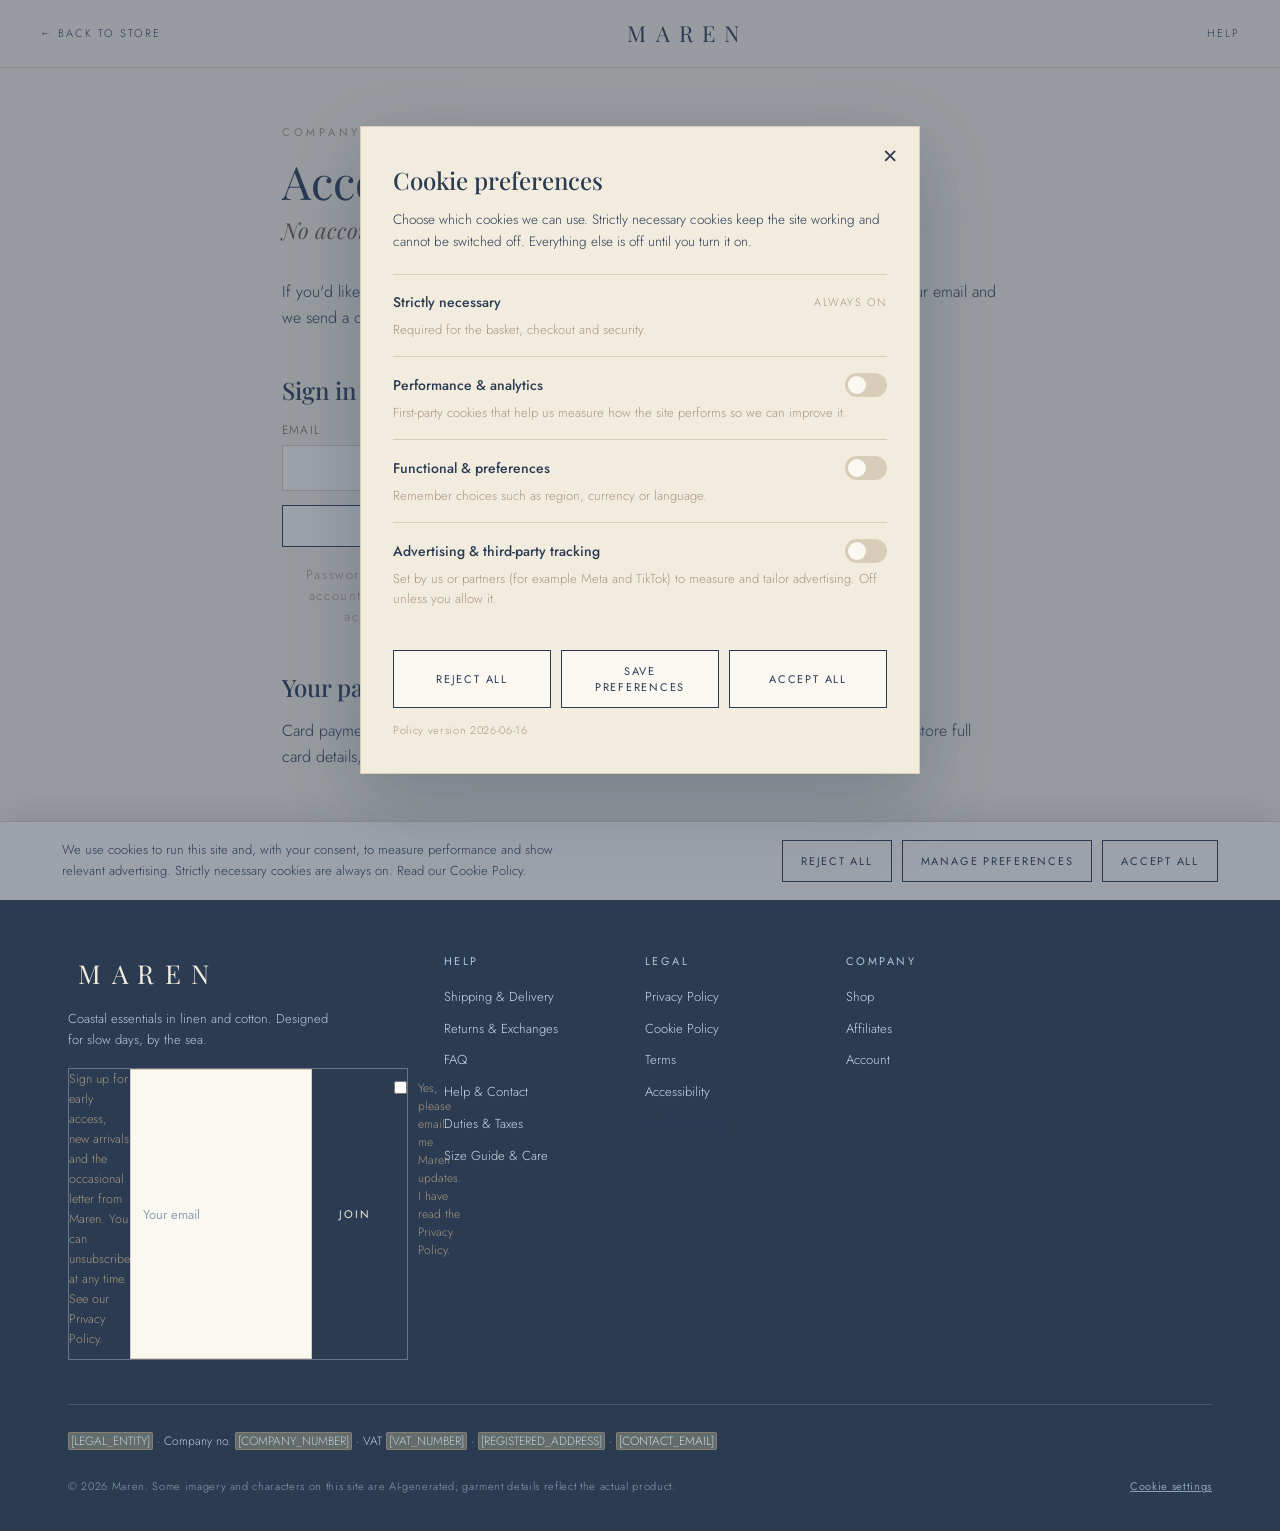
==== account/index.html @ 47ebc033 "Add supporting and legal pages (config-driven, presentation-free) Pages (per CLAUDE.md route map), c" ====
<!DOCTYPE html>
<html lang="en">
<head>
<meta charset="UTF-8">
<meta name="viewport" content="width=device-width, initial-scale=1.0">
<meta name="robots" content="noindex, nofollow">
<title>Account — MAREN</title>
<link rel="preconnect" href="https://fonts.googleapis.com">
<link rel="preconnect" href="https://fonts.gstatic.com" crossorigin>
<link href="https://fonts.googleapis.com/css2?family=Playfair+Display:ital,wght@0,400;0,500;0,600;1,400;1,500&family=Jost:wght@300;400;500&display=swap" rel="stylesheet">
<link rel="stylesheet" href="../assets/css/styles.css?v=20260616b">
<link rel="stylesheet" href="../assets/css/pages.css?v=20260616b">
</head>
<body class="legal-body">
<div id="site-header"></div>
<main class="legal-page"><article class="prose">
  <span class="eyebrow">Company</span>
  <h1>Account</h1>
  <p class="lead">No account needed to shop. Guest checkout is always available.</p>

  <p>If you'd like an account to track orders and save details, we use a passwordless sign-in: enter your email and we send a one-time link or code. There is no password to remember, store or lose.</p>

  <h2>Sign in</h2>
  <form class="lp-form" onsubmit="return false">
    <div><label for="ac-email">Email</label><input id="ac-email" type="email" autocomplete="email"></div>
    <button class="cb-btn" type="submit">Email me a sign-in link</button>
  </form>
  <p class="note">Passwordless sign-in is wired to the platform's native customer accounts in the live build, not in this preview. By creating an account you agree to our <a href="../legal/terms/">Terms</a> and <a href="../legal/privacy-policy/">Privacy Policy</a>.</p>

  <h2>Your payment details are never stored by us</h2>
  <p>Card payments are handled entirely by our PCI-compliant checkout provider. We do not see or store full card details, and we never ask for card or password details by email.</p>
</article></main>
<div id="site-footer"></div>
<script src="../assets/js/site-config.js?v=20260616b"></script>
<script src="../assets/js/maren-consent.js?v=20260616b"></script>
<script src="../assets/js/maren-pages.js?v=20260616b"></script>
</body>
</html>
---- assets/css/styles.css ----
/* ============================================================
   MAREN — storefront styles
   Extracted from the original inline <style> and extended with
   video, journal, product detail, cart/wishlist, shoppable
   lookbook and size/fit components.
   ============================================================ */
:root{
  --cream:#F2ECDF;
  --cream-2:#FBF8F2;
  --ink:#2A3B52;
  --sky:#AFC7DA;
  --sky-deep:#8FB0CB;
  --oat:#E2D7C3;
  --clay:#6E5847;
  --line:#D8CDB8;
  --muted:#A9967F;
  --serif:'Playfair Display',Georgia,serif;
  --sans:'Jost','Helvetica Neue',Arial,sans-serif;
  --maxw:1200px;
  /* NB: url() inside a custom property resolves relative to the DOCUMENT
     (index.html), not this stylesheet — so paths are document-relative. */
  --cami-img:url("assets/muses/cami.jpg");
  --vivi-img:url("assets/muses/vivi.jpg");
  --cami-look-img:url("assets/muses/cami-look.jpg");
  --vivi-look-img:url("assets/muses/vivi-look.jpg");
  --z-drawer:300;
  --z-modal:320;
  --z-toast:340;
}
*{box-sizing:border-box;}
html{scroll-behavior:smooth;}
body{
  margin:0;background:var(--cream);color:var(--ink);
  font-family:var(--sans);font-weight:300;line-height:1.6;
  -webkit-font-smoothing:antialiased;
}
body.no-scroll{overflow:hidden;}
img{max-width:100%;display:block;}
a{color:inherit;text-decoration:none;}
button{font-family:inherit;cursor:pointer;}
.wrap{max-width:var(--maxw);margin:0 auto;padding:0 28px;}
.eyebrow{font-size:11px;letter-spacing:.34em;text-transform:uppercase;color:var(--muted);font-weight:400;}
.serif{font-family:var(--serif);}
.italic{font-family:var(--serif);font-style:italic;}

a:focus-visible,button:focus-visible,input:focus-visible,select:focus-visible{
  outline:2px solid var(--ink);outline-offset:3px;border-radius:2px;
}

/* ---------- NAV ---------- */
header.nav{
  position:sticky;top:0;z-index:60;background:rgba(242,236,223,.86);
  backdrop-filter:blur(10px);border-bottom:1px solid var(--line);
}
.nav-inner{display:grid;grid-template-columns:1fr auto 1fr;align-items:center;height:64px;}
.nav-links{display:flex;gap:30px;font-size:12px;letter-spacing:.18em;text-transform:uppercase;}
.nav-links a{position:relative;padding:4px 0;}
.nav-links a::after{content:"";position:absolute;left:0;bottom:-2px;width:0;height:1px;background:var(--ink);transition:width .35s ease;}
.nav-links a:hover::after{width:100%;}
.brandmark{font-family:var(--serif);font-size:24px;letter-spacing:.42em;text-align:center;padding-left:.42em;}
.nav-right{display:flex;gap:22px;justify-content:flex-end;align-items:center;font-size:12px;letter-spacing:.18em;text-transform:uppercase;}
.nav-right a,.nav-right button{color:var(--ink);background:none;border:none;font-size:12px;letter-spacing:.18em;text-transform:uppercase;padding:0;}
.nav-toggle{display:none;background:none;border:none;color:var(--ink);font-size:12px;letter-spacing:.18em;}
.count-badge{display:inline-block;min-width:16px;}

/* ---------- HERO (with video support) ---------- */
.hero{position:relative;min-height:84vh;display:flex;align-items:flex-end;overflow:hidden;
  background:#2A3B52;} /* plain MAREN-navy header until a hero video is added */
.hero .sea{position:absolute;left:0;right:0;bottom:0;height:34%;
  background:linear-gradient(180deg,rgba(143,176,203,.0),rgba(143,176,203,.22));}
.hero-video{position:absolute;inset:0;width:100%;height:100%;object-fit:cover;z-index:0;}
.hero.has-media::after{content:"";position:absolute;inset:0;z-index:1;
  background:linear-gradient(180deg,rgba(42,59,82,.18) 0%,rgba(42,59,82,0) 38%,rgba(42,59,82,.55) 100%);}
.hero.has-media .hero-content{color:#fff;}
.hero.has-media .hero h1,.hero.has-media .sub{color:#fff;}
.hero.has-media .tagline span{color:#f3ece0;}
.hero-content{position:relative;z-index:2;padding-bottom:64px;}
.hero h1{font-family:var(--serif);font-weight:400;letter-spacing:.5em;margin:0;
  font-size:clamp(48px,12vw,150px);line-height:.95;padding-left:.5em;}
.hero .tagline{display:flex;align-items:center;gap:18px;margin-top:22px;}
.hero .tagline span{font-size:13px;letter-spacing:.36em;text-transform:uppercase;color:var(--clay);}
.hero .rule{height:1px;width:64px;background:#B7A98E;}
.hero .sub{margin-top:14px;font-family:var(--serif);font-style:italic;font-size:clamp(18px,2.4vw,26px);color:var(--ink);max-width:30ch;}
.hero .cta-row{margin-top:34px;display:flex;gap:16px;flex-wrap:wrap;align-items:center;}
.media-toggle{position:absolute;z-index:3;right:24px;bottom:24px;width:40px;height:40px;border-radius:50%;
  border:1px solid rgba(255,255,255,.6);background:rgba(42,59,82,.35);color:#fff;font-size:13px;display:none;
  align-items:center;justify-content:center;}
.hero.has-video .media-toggle{display:flex;}

/* buttons */
.btn{display:inline-flex;align-items:center;gap:10px;font-size:12px;letter-spacing:.2em;
  text-transform:uppercase;padding:15px 26px;border:1px solid var(--ink);background:transparent;
  color:var(--ink);transition:background .3s,color .3s;}
.btn:hover{background:var(--ink);color:var(--cream);}
.btn.solid{background:var(--ink);color:var(--cream);}
.btn.solid:hover{background:#1f2d40;}
.btn.light{border-color:var(--cream);color:var(--cream);}
.btn.light:hover{background:var(--cream);color:var(--ink);}
.hero.has-media .btn{border-color:#fff;color:#fff;}
.hero.has-media .btn:hover{background:#fff;color:var(--ink);}
.hero.has-media .btn.solid{background:#fff;color:var(--ink);border-color:#fff;}
.hero.has-media .btn.solid:hover{background:var(--cream);}

/* ---------- SECTION SHELL ---------- */
section{padding:96px 0;}
.sec-head{text-align:center;margin-bottom:54px;}
.sec-head h2{font-family:var(--serif);font-weight:400;font-size:clamp(30px,4vw,46px);
  letter-spacing:.06em;margin:14px 0 0;}
.divider{display:flex;align-items:center;justify-content:center;gap:18px;color:var(--line);}
.divider .ln{height:1px;width:90px;background:var(--line);}
.intro-line{max-width:64ch;margin:-30px auto 44px;text-align:center;font-size:11.5px;letter-spacing:.05em;color:var(--muted);}

/* ---------- PRODUCT GRID ---------- */
.note{font-size:11px;letter-spacing:.12em;color:var(--muted);text-align:center;margin:-30px auto 28px;max-width:60ch;}
.edit-tools{display:flex;justify-content:center;gap:10px;flex-wrap:wrap;margin-bottom:36px;}
.filter-chip{font-size:11px;letter-spacing:.14em;text-transform:uppercase;padding:8px 15px;border:1px solid var(--line);
  background:var(--cream-2);color:var(--clay);transition:all .25s;}
.filter-chip.active{background:var(--ink);color:var(--cream);border-color:var(--ink);}
.grid{display:grid;grid-template-columns:repeat(4,1fr);gap:26px;}
.card{background:var(--cream-2);border:1px solid var(--line);padding:0 0 20px;position:relative;overflow:hidden;display:flex;flex-direction:column;}
.card .swatch{aspect-ratio:3/4;position:relative;overflow:hidden;display:flex;align-items:center;justify-content:center;cursor:pointer;}
.card .swatch .label-tag{position:absolute;top:14px;left:14px;font-size:9px;letter-spacing:.22em;
  text-transform:uppercase;color:var(--ink);background:rgba(251,248,242,.8);padding:5px 9px;border:1px solid var(--line);}
.card .wish{position:absolute;top:12px;right:12px;width:32px;height:32px;border-radius:50%;border:1px solid var(--line);
  background:rgba(251,248,242,.85);display:flex;align-items:center;justify-content:center;font-size:15px;color:var(--clay);z-index:2;}
.card .wish.on{color:#b4452f;border-color:#b4452f;}
.card .bloom{width:46%;opacity:.9;transition:transform .6s ease;}
.card:hover .bloom{transform:translateY(-6px) scale(1.05);}
.card .meta{padding:18px 20px 0;flex:1;}
.card h3{font-family:var(--serif);font-weight:500;font-size:19px;margin:0 0 4px;letter-spacing:.01em;}
.card .price{font-size:13px;letter-spacing:.08em;color:var(--clay);}
.card .desc{font-size:12px;letter-spacing:.04em;color:var(--muted);margin-top:6px;min-height:32px;}
.card .card-actions{display:flex;gap:8px;margin:14px 20px 0;}
.card .card-actions .btn{flex:1;justify-content:center;font-size:11px;padding:12px;}

/* ---------- STYLIST ---------- */
.chip-row{display:flex;flex-wrap:wrap;gap:10px;}
.chip{font-family:var(--sans);font-size:12px;letter-spacing:.08em;padding:10px 16px;border:1px solid var(--line);
  background:transparent;color:var(--ink);transition:all .25s;cursor:pointer;}
.chip:hover{border-color:var(--sky);}
.chip.active{background:var(--ink);color:var(--cream);border-color:var(--ink);}
.stylist-wrap{max-width:680px;margin:0 auto;background:var(--cream-2);border:1px solid var(--line);padding:42px;}
.q{margin-bottom:30px;}
.q p{font-family:var(--serif);font-size:20px;margin:0 0 16px;}
.q .chip{color:var(--ink);border-color:var(--line);}
.q .chip.active{background:var(--ink);color:var(--cream);border-color:var(--ink);}
.stylist-out{display:none;}
.stylist-out.show{display:block;animation:fade .6s ease;}
@keyframes fade{from{opacity:0;transform:translateY(8px);}to{opacity:1;transform:none;}}
.rec{display:flex;gap:18px;align-items:center;border-top:1px solid var(--line);padding:18px 0;}
.rec .rec-bloom{width:54px;flex:none;}
.rec h4{font-family:var(--serif);font-weight:500;margin:0 0 3px;font-size:17px;}
.rec p{margin:0;font-size:12.5px;color:var(--clay);}
.stylist-foot{font-size:11px;color:var(--muted);margin-top:18px;letter-spacing:.04em;}

/* ---------- MUSES ---------- */
.muses{background:var(--oat);}
.muse-disclose{text-align:center;max-width:64ch;margin:0 auto 46px;font-size:13px;color:var(--clay);}
.muse-grid{display:grid;grid-template-columns:1fr 1fr;gap:30px;}
.muse{background:var(--cream-2);border:1px solid var(--line);position:relative;overflow:hidden;}
.muse-photo{aspect-ratio:4/5;overflow:hidden;background:var(--oat) center 18%/cover no-repeat;}
.muse-body{padding:26px 30px 32px;}
.muse-body .ai{display:block;font-size:9px;letter-spacing:.22em;text-transform:uppercase;color:var(--muted);margin-bottom:8px;}
.muse h3{font-family:var(--serif);font-size:30px;font-weight:400;letter-spacing:.12em;margin:0;}
.muse .role{font-size:11px;letter-spacing:.24em;text-transform:uppercase;color:var(--clay);margin:6px 0 18px;}
.muse .pal{display:flex;gap:8px;margin:18px 0;}
.muse .pal i{width:26px;height:26px;display:block;border:1px solid rgba(0,0,0,.08);}
.muse p.bio{font-size:13.5px;color:var(--ink);margin:0;}

/* ---------- LOOKBOOK (shoppable) ---------- */
.lookbook{background:var(--cream-2);}
.lb-feature{position:relative;aspect-ratio:16/9;overflow:hidden;border:1px solid var(--line);
  background:var(--oat) center 14%/cover no-repeat;display:flex;align-items:flex-end;margin-bottom:18px;}
.lb-feature.film{cursor:default;}
/* shoppable looks grid */
.lb-grid{display:grid;grid-template-columns:repeat(3,1fr);gap:16px;margin-bottom:22px;}
.lb-look{position:relative;aspect-ratio:4/5;overflow:hidden;border:1px solid var(--line);
  background:var(--oat) center top/cover no-repeat;display:flex;align-items:flex-end;margin:0;}
.lb-look::after{content:"";position:absolute;inset:0;z-index:1;
  background:linear-gradient(180deg,rgba(42,59,82,0) 55%,rgba(42,59,82,.52));}
.lb-look .cap{position:relative;z-index:2;padding:18px 20px;color:#fff;}
.lb-look .cap .k{font-size:10px;letter-spacing:.24em;text-transform:uppercase;opacity:.92;}
.lb-look .cap .t{font-family:var(--serif);font-size:19px;margin:4px 0 0;}
.lb-look .hotspot{z-index:3;}
@media(max-width:920px){.lb-grid{grid-template-columns:repeat(2,1fr);}}
@media(max-width:560px){.lb-grid{grid-template-columns:1fr;}}
.lb-feature.tall{aspect-ratio:4/5;max-width:480px;margin-left:auto;margin-right:auto;
  background-position:center top;}
.lb-feature video{position:absolute;inset:0;width:100%;height:100%;object-fit:cover;z-index:0;}
.lb-feature::after{content:"";position:absolute;inset:0;z-index:1;
  background:linear-gradient(180deg,rgba(42,59,82,0) 45%,rgba(42,59,82,.5));}
.lb-feature .cap{position:relative;z-index:2;padding:28px 32px;color:#fff;}
.lb-feature .cap .k{font-size:11px;letter-spacing:.28em;text-transform:uppercase;opacity:.92;}
.lb-feature .cap .t{font-family:var(--serif);font-size:clamp(20px,3vw,32px);margin:5px 0 0;}
.lb-feature .ai-corner{position:absolute;top:14px;right:16px;z-index:3;font-size:9px;letter-spacing:.2em;
  text-transform:uppercase;color:#fff;background:rgba(42,59,82,.5);padding:4px 9px;}
/* shoppable hotspots */
.hotspot{position:absolute;z-index:3;width:26px;height:26px;border-radius:50%;transform:translate(-50%,-50%);
  border:2px solid #fff;background:rgba(42,59,82,.55);color:#fff;font-size:15px;line-height:1;display:flex;
  align-items:center;justify-content:center;box-shadow:0 2px 10px rgba(0,0,0,.3);animation:pulse 2.4s ease-in-out infinite;}
.hotspot:hover{background:var(--sky);color:var(--ink);}
@keyframes pulse{0%,100%{box-shadow:0 0 0 0 rgba(255,255,255,.5);}50%{box-shadow:0 0 0 8px rgba(255,255,255,0);}}
.lb-products{display:grid;grid-template-columns:repeat(5,1fr);gap:16px;margin:30px 0;}
.lp{background:var(--cream);border:1px solid var(--line);cursor:pointer;}
.lp .ph{aspect-ratio:3/4;display:flex;align-items:center;justify-content:center;
  background:linear-gradient(160deg,#FBF8F2,#dfe7ee);}
.lp .ph .mono{font-family:var(--serif);font-size:38px;color:var(--ink);opacity:.45;}
.lp .info{padding:13px 15px 17px;}
.lp h4{font-family:var(--serif);font-weight:500;font-size:15px;margin:0;}
.lp .pr{font-size:12px;color:var(--clay);margin-top:3px;}
.lp .sw{display:flex;gap:6px;margin-top:10px;}
.lp .sw i{width:15px;height:15px;border-radius:50%;border:1px solid rgba(0,0,0,.18);display:block;}
.lb-loc{display:grid;grid-template-columns:repeat(3,1fr);gap:16px;margin-top:18px;}
.lb-slot{aspect-ratio:4/5;border:1px solid var(--line);display:flex;align-items:center;justify-content:center;
  text-align:center;color:var(--muted);
  background:repeating-linear-gradient(135deg,var(--cream),var(--cream) 12px,#f3ede0 12px,#f3ede0 24px);}
.lb-slot span{font-size:10px;letter-spacing:.2em;text-transform:uppercase;padding:0 18px;line-height:1.7;}

/* ---------- THE JOURNAL ---------- */
.journal{background:var(--cream);}
.jrn-grid{display:grid;grid-template-columns:repeat(3,1fr);gap:26px;}
.jrn-card{background:var(--cream-2);border:1px solid var(--line);overflow:hidden;cursor:pointer;display:flex;flex-direction:column;
  transition:transform .35s ease;}
.jrn-card:hover{transform:translateY(-4px);}
.jrn-cover{aspect-ratio:4/3;background-size:cover;background-position:center;position:relative;}
.jrn-cover.mono{display:flex;align-items:center;justify-content:center;background:linear-gradient(160deg,#FBF8F2,#dfe7ee);}
.jrn-cover.mono .m{font-family:var(--serif);font-size:44px;color:var(--ink);opacity:.4;}
.jrn-tag{position:absolute;top:12px;left:12px;font-size:9px;letter-spacing:.2em;text-transform:uppercase;
  background:rgba(251,248,242,.9);color:var(--ink);padding:5px 9px;border:1px solid var(--line);}
.jrn-body{padding:20px 22px 24px;flex:1;display:flex;flex-direction:column;}
.jrn-body .date{font-size:10px;letter-spacing:.18em;text-transform:uppercase;color:var(--muted);}
.jrn-body h3{font-family:var(--serif);font-weight:500;font-size:20px;margin:8px 0 8px;line-height:1.25;}
.jrn-body p{font-size:13px;color:var(--clay);margin:0;flex:1;}
.jrn-body .read{margin-top:14px;font-size:11px;letter-spacing:.18em;text-transform:uppercase;color:var(--ink);}

/* ---------- OUR WORLD / MOODBOARD ---------- */
.world{background:linear-gradient(180deg,#e7eef3,#dfe7ea);}
.moodgrid{display:grid;grid-template-columns:repeat(4,1fr);grid-auto-rows:158px;gap:14px;}
.tile{border:1px solid rgba(255,255,255,.55);overflow:hidden;position:relative;}
.tile.big{grid-column:span 2;grid-row:span 2;}
.tile.tall{grid-row:span 2;}
.tile.img{background-size:cover;background-position:center 20%;}
.tile .ai{position:absolute;bottom:7px;left:9px;font-size:8px;letter-spacing:.16em;text-transform:uppercase;
  color:#fff;background:rgba(42,59,82,.45);padding:2px 6px;}
.tile.script{background:var(--cream-2);display:flex;align-items:center;justify-content:center;text-align:center;padding:16px;}
.tile.script span{font-family:var(--serif);font-style:italic;font-size:23px;color:var(--sky-deep);line-height:1.3;}
.tile.stripe{background:repeating-linear-gradient(180deg,#2A3B52,#2A3B52 14px,#FBF8F2 14px,#FBF8F2 28px);}
.tile.gingham{background-color:#fff;background-image:
  linear-gradient(90deg,rgba(143,176,203,.55) 50%,transparent 50%),
  linear-gradient(rgba(143,176,203,.55) 50%,transparent 50%);background-size:30px 30px;}
.tile.pal{display:flex;}
.tile.pal i{flex:1;}
.tile.label{background:var(--ink);color:var(--cream);display:flex;align-items:center;justify-content:center;text-align:center;padding:14px;}
.tile.label span{font-size:11px;letter-spacing:.22em;text-transform:uppercase;}
.tile.empty{display:flex;align-items:center;justify-content:center;text-align:center;color:var(--muted);
  background:repeating-linear-gradient(135deg,#eef3f5,#eef3f5 12px,#e6edf0 12px,#e6edf0 24px);}
.tile.empty span{font-size:9px;letter-spacing:.2em;text-transform:uppercase;padding:0 12px;line-height:1.6;}

/* ---------- STORY ---------- */
.story{background:linear-gradient(180deg,var(--cream),#e9e1d2);text-align:center;}
.story .big{font-family:var(--serif);font-style:italic;font-weight:400;font-size:clamp(24px,3.4vw,38px);
  line-height:1.4;max-width:24ch;margin:24px auto 0;}
.story .body{max-width:54ch;margin:28px auto 0;color:var(--clay);}

/* ---------- FOOTER ---------- */
footer{background:var(--ink);color:var(--cream);padding:72px 0 36px;}
.foot-top{display:grid;grid-template-columns:1.5fr 1fr 1fr 1fr 1fr;gap:36px;border-bottom:1px solid rgba(255,255,255,.14);padding-bottom:44px;}
.foot-brand .fm{font-family:var(--serif);font-size:26px;letter-spacing:.4em;padding-left:.4em;}
.foot-brand p{color:#bcccd9;font-size:13px;max-width:34ch;margin-top:14px;}
.news{display:flex;border:1px solid rgba(255,255,255,.3);margin-top:18px;max-width:340px;}
.news input{flex:1;background:transparent;border:none;color:var(--cream);padding:12px 14px;font-family:var(--sans);font-size:13px;}
.news input::placeholder{color:#8ea0b4;}
.news button{background:var(--sky);border:none;color:var(--ink);padding:0 18px;font-size:11px;letter-spacing:.18em;text-transform:uppercase;}
.foot-col h5{font-size:11px;letter-spacing:.22em;text-transform:uppercase;color:var(--sky);margin:0 0 16px;font-weight:400;}
.foot-col a{display:block;color:#cdd7e2;font-size:13px;margin-bottom:11px;}
.foot-col a:hover{color:var(--cream);}
.foot-bottom{display:flex;justify-content:space-between;flex-wrap:wrap;gap:14px;padding-top:26px;font-size:11px;color:#8ea0b4;letter-spacing:.06em;}

/* ---------- OVERLAY + DRAWER + MODAL ---------- */
.overlay{position:fixed;inset:0;background:rgba(42,59,82,.42);backdrop-filter:blur(2px);z-index:var(--z-drawer);
  opacity:0;visibility:hidden;transition:opacity .35s ease,visibility .35s ease;}
.overlay.show{opacity:1;visibility:visible;}

.drawer{position:fixed;top:0;right:0;height:100%;width:min(420px,92vw);background:var(--cream-2);z-index:var(--z-modal);
  transform:translateX(100%);transition:transform .4s cubic-bezier(.2,.8,.2,1);display:flex;flex-direction:column;
  border-left:1px solid var(--line);}
.drawer.show{transform:translateX(0);}
.drawer-head{display:flex;align-items:center;justify-content:space-between;padding:22px 24px;border-bottom:1px solid var(--line);}
.drawer-head h3{font-family:var(--serif);font-weight:500;font-size:20px;margin:0;letter-spacing:.04em;}
.drawer-close,.modal-close{background:none;border:none;font-size:22px;line-height:1;color:var(--clay);}
.drawer-body{flex:1;overflow-y:auto;padding:18px 24px;}
.drawer-foot{border-top:1px solid var(--line);padding:20px 24px;}
.drawer-foot .row{display:flex;justify-content:space-between;font-size:14px;margin-bottom:14px;}
.drawer-foot .row b{font-family:var(--serif);font-size:18px;}
.drawer-foot .btn{width:100%;justify-content:center;}
.line{display:flex;gap:14px;padding:16px 0;border-bottom:1px solid var(--line);}
.line .thumb{width:64px;height:80px;flex:none;background:linear-gradient(160deg,#FBF8F2,#dfe7ee);
  display:flex;align-items:center;justify-content:center;border:1px solid var(--line);}
.line .thumb span{font-family:var(--serif);font-size:24px;color:var(--ink);opacity:.45;}
.line .li-info{flex:1;}
.line .li-info h4{font-family:var(--serif);font-weight:500;font-size:15px;margin:0 0 2px;}
.line .li-info .vr{font-size:11px;color:var(--muted);letter-spacing:.04em;}
.line .li-info .li-price{font-size:13px;color:var(--clay);margin-top:4px;}
.qty{display:inline-flex;align-items:center;border:1px solid var(--line);margin-top:8px;}
.qty button{width:26px;height:26px;border:none;background:none;font-size:14px;color:var(--ink);}
.qty span{min-width:26px;text-align:center;font-size:13px;}
.li-remove{background:none;border:none;color:var(--muted);font-size:11px;letter-spacing:.1em;text-transform:uppercase;margin-top:8px;display:block;}
.drawer-empty{text-align:center;color:var(--muted);font-size:13px;padding:40px 0;}

/* product quick-view modal */
.modal{position:fixed;inset:0;z-index:var(--z-modal);display:flex;align-items:center;justify-content:center;padding:24px;
  opacity:0;visibility:hidden;transition:opacity .3s ease,visibility .3s ease;}
.modal.show{opacity:1;visibility:visible;}
.modal-card{background:var(--cream-2);border:1px solid var(--line);max-width:920px;width:100%;max-height:88vh;overflow-y:auto;
  position:relative;transform:translateY(12px);transition:transform .3s ease;}
.modal.show .modal-card{transform:none;}
.modal-close{position:absolute;top:14px;right:16px;z-index:4;}
.pdp{display:grid;grid-template-columns:1fr 1fr;}
.pdp-gallery{background:linear-gradient(160deg,#FBF8F2,#dfe7ee);padding:24px;display:flex;flex-direction:column;gap:14px;}
.pdp-main{aspect-ratio:3/4;display:flex;align-items:center;justify-content:center;border:1px solid var(--line);background:var(--cream-2);}
.pdp-main .mono{font-family:var(--serif);font-size:72px;color:var(--ink);opacity:.4;}
.pdp-thumbs{display:flex;gap:10px;}
.pdp-thumbs i{flex:1;aspect-ratio:1;border:1px solid var(--line);display:block;}
.pdp-thumb{flex:1;aspect-ratio:3/4;max-width:84px;border:1px solid var(--line);background:var(--cream-2) center top/cover no-repeat;cursor:pointer;padding:0;transition:outline .15s;}
.pdp-thumb.active{outline:2px solid var(--ink);outline-offset:-1px;}
.pdp-info{padding:34px 34px 38px;}
.pdp-info .cat{font-size:10px;letter-spacing:.22em;text-transform:uppercase;color:var(--muted);}
.pdp-info h2{font-family:var(--serif);font-weight:500;font-size:30px;margin:8px 0 6px;}
.pdp-info .price{font-size:16px;color:var(--clay);letter-spacing:.06em;}
.pdp-info .blurb{font-size:13.5px;color:var(--ink);margin:16px 0;}
.opt-label{font-size:10px;letter-spacing:.2em;text-transform:uppercase;color:var(--muted);margin:18px 0 9px;display:flex;justify-content:space-between;}
.opt-label a{color:var(--ink);text-decoration:underline;cursor:pointer;}
.swatches{display:flex;gap:9px;}
.swatches button{width:28px;height:28px;border-radius:50%;border:1px solid rgba(0,0,0,.2);position:relative;}
.swatches button.active{outline:2px solid var(--ink);outline-offset:2px;}
.sizes{display:flex;flex-wrap:wrap;gap:8px;}
.sizes button{min-width:44px;padding:9px 10px;border:1px solid var(--line);background:var(--cream-2);font-size:12px;letter-spacing:.06em;}
.sizes button.active{background:var(--ink);color:var(--cream);border-color:var(--ink);}
.pdp-actions{display:flex;gap:10px;margin-top:22px;}
.pdp-actions .btn{flex:1;justify-content:center;}
.pdp-actions .wish-btn{flex:none;width:50px;justify-content:center;font-size:16px;}
.pdp-actions .wish-btn.on{color:#b4452f;border-color:#b4452f;}
.acc{border-top:1px solid var(--line);margin-top:22px;}
.acc details{border-bottom:1px solid var(--line);}
.acc summary{padding:14px 0;font-size:11px;letter-spacing:.16em;text-transform:uppercase;color:var(--ink);cursor:pointer;}
.acc p{font-size:13px;color:var(--clay);margin:0 0 14px;}
.pdp-note{font-size:10.5px;color:var(--muted);margin-top:16px;letter-spacing:.04em;}

/* article modal */
.article-card{max-width:760px;}
.article-card .a-cover{aspect-ratio:16/9;background-size:cover;background-position:center;}
.article-card .a-cover.mono{display:flex;align-items:center;justify-content:center;background:linear-gradient(160deg,#FBF8F2,#dfe7ee);}
.article-card .a-cover.mono .m{font-family:var(--serif);font-size:60px;color:var(--ink);opacity:.4;}
.article-body{padding:34px 40px 42px;}
.article-body .date{font-size:10px;letter-spacing:.2em;text-transform:uppercase;color:var(--muted);}
.article-body h2{font-family:var(--serif);font-weight:500;font-size:clamp(24px,3vw,34px);margin:8px 0 18px;line-height:1.2;}
.article-body p{font-size:14px;color:var(--ink);margin:0 0 16px;line-height:1.8;}
.article-body .tags{display:flex;gap:8px;flex-wrap:wrap;margin-top:20px;}
.article-body .tags span{font-size:10px;letter-spacing:.14em;text-transform:uppercase;color:var(--clay);border:1px solid var(--line);padding:5px 10px;}

/* size guide */
.size-card{max-width:560px;}
.size-body{padding:32px 36px 38px;}
.size-body h2{font-family:var(--serif);font-weight:500;font-size:26px;margin:0 0 18px;}
table.size-table{width:100%;border-collapse:collapse;font-size:13px;margin-bottom:24px;}
table.size-table th,table.size-table td{border:1px solid var(--line);padding:9px 10px;text-align:center;}
table.size-table th{background:var(--oat);font-weight:500;letter-spacing:.04em;}
.fitfinder{background:var(--cream);border:1px solid var(--line);padding:20px;}
.fitfinder h4{font-family:var(--serif);font-weight:500;margin:0 0 12px;font-size:17px;}
.fitfinder .ff-row{display:flex;gap:12px;flex-wrap:wrap;margin-bottom:12px;}
.fitfinder select{flex:1;min-width:140px;padding:10px;border:1px solid var(--line);background:var(--cream-2);font-family:inherit;font-size:13px;}
.ff-result{font-size:14px;color:var(--ink);margin-top:6px;min-height:22px;}
.ff-result b{font-family:var(--serif);}

/* ---------- MODAL TOAST ---------- */
.toast{position:fixed;bottom:28px;left:50%;transform:translateX(-50%) translateY(140%);
  background:var(--ink);color:var(--cream);padding:14px 24px;font-size:12px;letter-spacing:.1em;
  z-index:var(--z-toast);transition:transform .4s cubic-bezier(.2,.8,.2,1);border:1px solid var(--sky);}
.toast.show{transform:translateX(-50%) translateY(0);}

/* ---------- RESPONSIVE ---------- */
@media(max-width:920px){
  .grid{grid-template-columns:repeat(2,1fr);}
  .foot-top{grid-template-columns:1fr;}
  .muse-grid{grid-template-columns:1fr;}
  .jrn-grid{grid-template-columns:1fr 1fr;}
  .pdp{grid-template-columns:1fr;}
  .pdp-gallery{flex-direction:row;}
  .pdp-main{flex:1;}
}
@media(max-width:820px){
  .lb-products{grid-template-columns:repeat(2,1fr);}
  .lb-loc{grid-template-columns:1fr;}
  .moodgrid{grid-template-columns:repeat(2,1fr);grid-auto-rows:132px;}
}
@media(max-width:680px){
  .nav-links{display:none;}
  .nav-inner{grid-template-columns:auto 1fr auto;}
  .nav-toggle{display:block;justify-self:start;}
  section{padding:64px 0;}
  .grid{grid-template-columns:1fr 1fr;gap:14px;}
  .card h3{font-size:16px;}
  .jrn-grid{grid-template-columns:1fr;}
}
@media(prefers-reduced-motion:reduce){
  *{animation:none!important;transition:none!important;scroll-behavior:auto;}
}

/* ============================================================
   FILMS — promotional video space
   ============================================================ */
.films{background:var(--ink);color:var(--cream);}
.films .eyebrow{color:var(--sky);}
.films h2{color:var(--cream-2);}
.films .intro-line{color:#cdd7e2;}
.films .intro-line code{background:rgba(175,199,218,.18);padding:2px 6px;border-radius:3px;font-size:11px;}
.film-hero{position:relative;aspect-ratio:21/9;overflow:hidden;border:1px solid rgba(175,199,218,.3);
  background:var(--oat) center 14%/cover no-repeat;display:flex;align-items:flex-end;margin-bottom:18px;}
.film-hero video{position:absolute;inset:0;width:100%;height:100%;object-fit:cover;z-index:0;}
.film-hero::after{content:"";position:absolute;inset:0;z-index:1;
  background:linear-gradient(180deg,rgba(42,59,82,0) 45%,rgba(42,59,82,.6));}
.film-hero .cap{position:relative;z-index:2;padding:28px 32px;color:#fff;}
.film-hero .cap .k{font-size:11px;letter-spacing:.28em;text-transform:uppercase;opacity:.92;}
.film-hero .cap .t{font-family:var(--serif);font-size:clamp(20px,3vw,32px);margin:5px 0 0;}
.film-hero .vslot-badge,.vmedia .vslot-badge{position:absolute;top:12px;left:14px;z-index:3;font-size:9px;
  letter-spacing:.18em;text-transform:uppercase;color:#fff;background:rgba(42,59,82,.55);padding:4px 9px;}
.films-grid{display:grid;grid-template-columns:repeat(3,1fr);gap:18px;}
.vcard{cursor:pointer;}
.vmedia{position:relative;aspect-ratio:16/9;overflow:hidden;border:1px solid rgba(175,199,218,.3);
  background:#22344b center 20%/cover no-repeat;}
.vmedia.mono{background:linear-gradient(160deg,#33455e,#22344b);display:flex;align-items:center;justify-content:center;}
.vmedia.mono::before{content:"M";font-family:var(--serif);font-size:46px;color:#5d7796;}
.vmedia video{position:absolute;inset:0;width:100%;height:100%;object-fit:cover;z-index:1;}
.vplay{position:absolute;inset:0;margin:auto;width:54px;height:54px;border-radius:50%;border:1px solid rgba(255,255,255,.75);
  background:rgba(42,59,82,.4);color:#fff;font-size:15px;display:flex;align-items:center;justify-content:center;z-index:2;
  transition:background .25s,transform .25s;}
.vcard:hover .vplay{background:var(--sky);color:var(--ink);transform:scale(1.06);}
.vcard.playing .vplay{display:none;}
.vcard figcaption{padding:12px 2px 0;}
.vcard h4{font-family:var(--serif);font-weight:500;font-size:15px;margin:0;color:var(--cream-2);}
.vcard span.kind{font-size:10px;letter-spacing:.2em;text-transform:uppercase;color:var(--sky);}

/* ============================================================
   CHECKOUT — multi-step demo flow (processor-ready)
   ============================================================ */
.checkout{position:fixed;inset:0;background:var(--cream);z-index:360;overflow-y:auto;
  opacity:0;visibility:hidden;transition:opacity .3s ease,visibility .3s ease;}
.checkout.show{opacity:1;visibility:visible;}
.co-bar{display:flex;justify-content:space-between;align-items:center;padding:18px 28px;border-bottom:1px solid var(--line);
  position:sticky;top:0;background:rgba(242,236,223,.92);backdrop-filter:blur(8px);z-index:2;}
.co-brand{font-family:var(--serif);letter-spacing:.4em;padding-left:.4em;font-size:20px;}
.co-close{background:none;border:none;font-size:11px;letter-spacing:.18em;text-transform:uppercase;color:var(--clay);}
.co-grid{max-width:1000px;margin:0 auto;display:grid;grid-template-columns:1.4fr 1fr;gap:48px;padding:44px 28px 80px;}
.co-steps{display:flex;gap:8px;margin-bottom:28px;font-size:10px;letter-spacing:.16em;text-transform:uppercase;color:var(--muted);flex-wrap:wrap;}
.co-steps b{color:var(--ink);}
.co-step h3{font-family:var(--serif);font-weight:500;font-size:22px;margin:0 0 18px;}
.demo-banner{background:var(--oat);border:1px solid var(--line);padding:12px 14px;font-size:12px;color:var(--clay);margin-bottom:20px;letter-spacing:.02em;}
.co-field{margin-bottom:14px;}
.co-field label{display:block;font-size:10px;letter-spacing:.18em;text-transform:uppercase;color:var(--muted);margin-bottom:6px;}
.co-field input,.co-field select{width:100%;padding:12px 14px;border:1px solid var(--line);background:var(--cream-2);font-family:inherit;font-size:14px;}
.co-field input.bad{border-color:#b4452f;}
.co-row{display:flex;gap:14px;}
.co-row .co-field{flex:1;}
.delivery-opt{display:flex;justify-content:space-between;align-items:center;border:1px solid var(--line);padding:14px 16px;margin-bottom:10px;cursor:pointer;}
.delivery-opt.active{border-color:var(--ink);background:var(--cream-2);}
.delivery-opt .d-name{font-size:13px;}
.delivery-opt .d-sub{font-size:11px;color:var(--muted);}
.delivery-opt .d-price{font-size:13px;color:var(--clay);}
.co-actions{display:flex;justify-content:space-between;align-items:center;margin-top:26px;gap:12px;}
.co-back{background:none;border:none;color:var(--clay);font-size:11px;letter-spacing:.14em;text-transform:uppercase;}
.co-summary{background:var(--cream-2);border:1px solid var(--line);padding:26px;height:fit-content;position:sticky;top:96px;}
.co-summary h4{font-family:var(--serif);font-weight:500;margin:0 0 16px;font-size:18px;}
.co-sum-line{display:flex;gap:12px;padding:11px 0;border-bottom:1px solid var(--line);font-size:13px;align-items:center;}
.co-sum-line .qd{width:46px;height:58px;flex:none;background:linear-gradient(160deg,#FBF8F2,#dfe7ee);border:1px solid var(--line);
  display:flex;align-items:center;justify-content:center;font-family:var(--serif);color:var(--ink);
  position:relative;overflow:hidden;}
.co-sum-line .qd span{opacity:.55;}
.co-sum-line .nm{flex:1;}
.co-sum-line .nm small{display:block;color:var(--muted);font-size:11px;}
.co-tot{display:flex;justify-content:space-between;font-size:13px;margin-top:12px;color:var(--clay);}
.co-tot.grand{font-size:14px;color:var(--ink);margin-top:14px;border-top:1px solid var(--line);padding-top:14px;}
.co-tot.grand b{font-family:var(--serif);font-size:20px;}
.co-done{max-width:560px;margin:0 auto;text-align:center;padding:70px 28px;}
.co-done .mono{font-family:var(--serif);font-size:60px;color:var(--ink);opacity:.4;}
.co-done h2{font-family:var(--serif);font-weight:500;font-size:30px;margin:14px 0 8px;}
.co-done .ord{font-size:13px;color:var(--clay);letter-spacing:.1em;}
.co-done p{color:var(--clay);font-size:14px;max-width:44ch;margin:14px auto 26px;}
@media(max-width:820px){
  .films-grid{grid-template-columns:1fr;}
  .co-grid{grid-template-columns:1fr;gap:30px;}
  .co-summary{position:static;order:-1;}
}

/* ============================================================
   PRODUCT IMAGERY (with monogram fallback)
   ============================================================ */
.card .swatch .label-tag{z-index:2;}
.prod-img{position:absolute;inset:0;width:100%;height:100%;object-fit:cover;z-index:1;}
.card .swatch .model-img{object-position:center top;opacity:0;transition:opacity .5s ease;z-index:1;}
.card .swatch.has-model:hover .model-img{opacity:1;}
.card .swatch.has-model::after{content:"On model";position:absolute;bottom:12px;left:14px;z-index:2;
  font-size:8.5px;letter-spacing:.18em;text-transform:uppercase;color:#fff;background:rgba(42,59,82,.55);
  padding:4px 8px;opacity:0;transition:opacity .4s;}
.card .swatch.has-model:hover::after{opacity:1;}
.lp .ph,.pdp-main,.sresult .st,.line .thumb{position:relative;overflow:hidden;}

/* ---------- RATINGS ---------- */
.stars{color:#c79a4f;letter-spacing:1.5px;font-size:12px;}
.card .rating{display:flex;align-items:center;gap:7px;margin-top:9px;}
.card .rating .cnt{color:var(--muted);font-size:11px;}
.card .ways{display:flex;gap:6px;margin-top:11px;flex-wrap:wrap;}
.card .cway{width:15px;height:15px;border-radius:50%;border:1px solid rgba(0,0,0,.2);padding:0;cursor:pointer;transition:outline .15s;}
.card .cway:hover{outline:1px solid var(--muted);outline-offset:1px;}
.card .cway.active{outline:1.5px solid var(--ink);outline-offset:1px;}

/* ---------- REVIEWS (PDP) ---------- */
.reviews{border-top:1px solid var(--line);margin-top:24px;padding-top:20px;}
.reviews h3{font-family:var(--serif);font-weight:500;font-size:18px;margin:0 0 6px;}
.rev-agg{display:flex;align-items:center;gap:10px;margin-bottom:14px;font-size:13px;color:var(--clay);}
.rev-agg .stars{font-size:15px;}
.rev{border-top:1px solid var(--line);padding:14px 0;}
.rev:first-of-type{border-top:none;}
.rev .rh{display:flex;justify-content:space-between;align-items:baseline;gap:10px;}
.rev .who{font-size:11px;color:var(--muted);letter-spacing:.04em;}
.rev h4{font-family:var(--serif);font-weight:500;margin:7px 0 4px;font-size:15px;}
.rev p{font-size:13px;color:var(--ink);margin:0;}
.rev-form{margin-top:18px;border-top:1px solid var(--line);}
.rev-form summary{padding:14px 0;font-size:11px;letter-spacing:.16em;text-transform:uppercase;color:var(--ink);cursor:pointer;}
.rev-form .co-field{margin-bottom:12px;}
.rev-form textarea{width:100%;padding:12px 14px;border:1px solid var(--line);background:var(--cream-2);font-family:inherit;font-size:14px;min-height:80px;resize:vertical;}
.rate-pick{display:flex;gap:5px;font-size:24px;color:#d8cdb8;cursor:pointer;margin:2px 0 4px;}
.rate-pick i{cursor:pointer;line-height:1;transition:color .15s;}
.rate-pick i.on{color:#c79a4f;}

/* ---------- SEARCH ---------- */
.modal.search-modal{align-items:flex-start;}
.search-card{max-width:720px;width:100%;margin-top:9vh;}
.search-head{display:flex;align-items:center;gap:12px;padding:22px 26px;border-bottom:1px solid var(--line);}
.search-head .ic{color:var(--muted);font-size:20px;}
.search-head input{flex:1;border:none;background:none;font-family:var(--serif);font-size:24px;color:var(--ink);}
.search-head input::placeholder{color:var(--muted);}
.search-head input:focus{outline:none;}
.search-results{padding:10px 26px 26px;max-height:58vh;overflow-y:auto;}
.sresult{display:flex;gap:14px;align-items:center;padding:13px 0;border-bottom:1px solid var(--line);cursor:pointer;}
.sresult .st{width:48px;height:60px;flex:none;background:linear-gradient(160deg,#FBF8F2,#dfe7ee);display:flex;align-items:center;justify-content:center;border:1px solid var(--line);}
.sresult .st .mono{font-family:var(--serif);color:var(--ink);opacity:.5;font-size:18px;}
.sresult h4{font-family:var(--serif);font-weight:500;margin:0;font-size:16px;}
.sresult .meta{font-size:12px;color:var(--muted);margin-top:2px;}
.sresult .pr{margin-left:auto;color:var(--clay);font-size:13px;}
.search-empty{color:var(--muted);font-size:13px;padding:26px 0;text-align:center;}
.search-hint{color:var(--muted);font-size:11px;letter-spacing:.04em;padding:14px 0 4px;}
---- assets/css/pages.css ----
/* ============================================================
   MAREN — supporting / legal page styles
   Uses the brand tokens from styles.css. Presentation only;
   content lives in the page HTML so it ports to Shopify cleanly.
   ============================================================ */

.legal-body{background:var(--cream);color:var(--ink);}

/* ---------- light page header ---------- */
.lp-head{position:sticky;top:0;z-index:40;background:rgba(242,236,223,.92);
  backdrop-filter:blur(10px);border-bottom:1px solid var(--line);}
.lp-head-in{display:flex;align-items:center;justify-content:space-between;padding:16px 0;}
.lp-back,.lp-help{font-size:11px;letter-spacing:.18em;text-transform:uppercase;color:var(--ink);text-decoration:none;}
.lp-back:hover,.lp-help:hover{color:var(--clay);}
.lp-logo{font-family:var(--serif);font-size:22px;letter-spacing:.42em;padding-left:.42em;color:var(--ink);text-decoration:none;}

/* ---------- page + prose ---------- */
.legal-page{max-width:760px;margin:0 auto;padding:56px 22px 96px;}
.legal-page .eyebrow{display:block;margin-bottom:14px;}
.prose h1{font-family:var(--serif);font-weight:400;font-size:clamp(30px,5vw,46px);line-height:1.1;margin:0 0 8px;}
.prose .updated{color:var(--muted);font-size:13px;letter-spacing:.04em;margin:0 0 36px;}
.prose .lead{font-family:var(--serif);font-style:italic;font-size:clamp(18px,2.4vw,22px);color:var(--clay);margin:0 0 32px;line-height:1.5;}
.prose h2{font-family:var(--serif);font-weight:500;font-size:24px;margin:40px 0 12px;}
.prose h3{font-size:13px;letter-spacing:.16em;text-transform:uppercase;color:var(--clay);margin:28px 0 8px;}
.prose p{margin:0 0 16px;}
.prose ul,.prose ol{margin:0 0 18px;padding-left:22px;}
.prose li{margin:0 0 9px;}
.prose a{color:var(--ink);text-decoration:underline;text-underline-offset:2px;}
.prose a:hover{color:var(--clay);}
.prose strong{font-weight:500;}
.prose hr{border:none;border-top:1px solid var(--line);margin:38px 0;}
.prose blockquote{margin:0 0 18px;padding:14px 18px;background:var(--cream-2);border-left:2px solid var(--sky);}
.prose .note{font-size:13px;color:var(--muted);}

/* callout for sections awaiting solicitor sign-off / placeholders */
.prose .callout{background:var(--cream-2);border:1px solid var(--line);padding:16px 18px;margin:0 0 24px;font-size:14px;}
.prose .callout strong{color:var(--clay);}

/* tables (size guide) */
.prose table{width:100%;border-collapse:collapse;margin:0 0 22px;font-size:14px;}
.prose th,.prose td{border:1px solid var(--line);padding:9px 12px;text-align:left;}
.prose thead th{background:var(--cream-2);font-weight:500;}

/* definition-style FAQ */
.faq-group{margin:0 0 30px;}
.faq-item{border-bottom:1px solid var(--line);padding:14px 0;}
.faq-item h4{margin:0 0 6px;font-size:15px;font-weight:500;}
.faq-item p{margin:0;font-size:14px;color:var(--ink);}

/* contact form (no more data than needed) */
.lp-form{display:grid;gap:14px;max-width:520px;margin:8px 0 18px;}
.lp-form label{display:block;font-size:12px;letter-spacing:.1em;text-transform:uppercase;color:var(--clay);margin:0 0 5px;}
.lp-form input,.lp-form textarea{width:100%;box-sizing:border-box;padding:12px 14px;border:1px solid var(--line);
  background:var(--cream-2);font-family:var(--sans);font-size:14px;color:var(--ink);}
.lp-form textarea{min-height:120px;resize:vertical;}

/* missing config tokens stay obvious on light and dark backgrounds */
.token-missing{background:rgba(233,217,166,.30);box-shadow:0 0 0 1px rgba(169,150,127,.5) inset;
  border-radius:2px;padding:0 3px;}

/* ---------- footer additions (reuses footer styles from styles.css) ---------- */
.foot-id{font-size:12px;color:#bcccd9;margin:26px 0 0;line-height:1.7;}
.foot-id a{color:#cdd7e2;}
.foot-link-btn,.foot-cookie{background:none;border:none;padding:0;font-family:var(--sans);
  font-size:inherit;letter-spacing:inherit;color:inherit;cursor:pointer;text-align:left;}
.foot-col .foot-link-btn{display:block;font-size:13px;color:var(--ink);opacity:.8;margin-top:2px;}
.foot-col .foot-link-btn:hover{opacity:1;text-decoration:underline;}
.foot-cookie{text-decoration:underline;}

/* newsletter consent */
.news[data-newsletter] .nl-line{font-size:12.5px;color:var(--muted);line-height:1.6;margin:0 0 10px;}
.nl-row{display:flex;gap:8px;}
.nl-row .nl-email{flex:1;min-width:0;padding:11px 12px;border:1px solid var(--line);background:var(--cream-2);
  font-family:var(--sans);font-size:13px;color:var(--ink);}
.nl-row .nl-join{padding:11px 18px;border:1px solid var(--ink);background:var(--ink);color:var(--cream);
  font-size:11px;letter-spacing:.18em;text-transform:uppercase;cursor:pointer;}
.nl-consent-row{display:flex;gap:8px;align-items:flex-start;margin-top:10px;font-size:12px;color:var(--muted);line-height:1.5;}
.nl-consent-row input{margin-top:2px;}

/* ---------- cookie banner ---------- */
.cookie-banner{position:fixed;left:0;right:0;bottom:0;z-index:400;background:var(--cream-2);
  border-top:1px solid var(--line);box-shadow:0 -8px 30px rgba(42,59,82,.12);}
.cb-inner{max-width:var(--maxw);margin:0 auto;padding:18px 22px;display:flex;gap:20px;align-items:center;
  flex-wrap:wrap;justify-content:space-between;}
.cb-text{margin:0;font-size:13px;color:var(--ink);max-width:62ch;line-height:1.6;}
.cb-text a{color:var(--ink);}
.cb-actions{display:flex;gap:10px;flex-wrap:wrap;}
.cb-btn{font-family:var(--sans);font-size:11px;letter-spacing:.16em;text-transform:uppercase;
  padding:12px 18px;border:1px solid var(--ink);background:var(--cream-2);color:var(--ink);cursor:pointer;
  transition:background .25s,color .25s;}
.cb-btn:hover{background:var(--ink);color:var(--cream);}
@media(max-width:640px){ .cb-actions{width:100%;} .cb-btn{flex:1;text-align:center;} }

/* ---------- cookie preference modal ---------- */
.cookie-modal{position:fixed;inset:0;z-index:420;display:flex;align-items:center;justify-content:center;padding:20px;}
.cm-overlay{position:absolute;inset:0;background:rgba(42,59,82,.45);}
.cm-card{position:relative;background:var(--cream);max-width:560px;width:100%;max-height:88vh;overflow:auto;
  padding:34px 32px;border:1px solid var(--line);box-shadow:0 24px 70px rgba(42,59,82,.3);}
.cm-close{position:absolute;top:14px;right:16px;background:none;border:none;font-size:24px;color:var(--ink);cursor:pointer;line-height:1;}
.cm-card h2{font-family:var(--serif);font-weight:500;font-size:24px;margin:0 0 10px;}
.cm-intro{font-size:13.5px;color:var(--ink);margin:0 0 22px;line-height:1.6;}
.cm-cat{border-top:1px solid var(--line);padding:16px 0;}
.cm-cat-head{display:flex;align-items:center;justify-content:space-between;gap:12px;}
.cm-cat-title{font-size:14px;font-weight:500;}
.cm-cat-desc{margin:6px 0 0;font-size:13px;color:var(--muted);line-height:1.55;}
.cm-always{font-size:11px;letter-spacing:.14em;text-transform:uppercase;color:var(--muted);}
.cm-switch{position:relative;display:inline-block;width:42px;height:24px;flex:none;}
.cm-switch input{opacity:0;width:0;height:0;}
.cm-track{position:absolute;inset:0;background:var(--line);border-radius:24px;transition:background .25s;cursor:pointer;}
.cm-track::before{content:"";position:absolute;width:18px;height:18px;left:3px;top:3px;background:var(--cream-2);
  border-radius:50%;transition:transform .25s;}
.cm-switch input:checked + .cm-track{background:var(--ink);}
.cm-switch input:checked + .cm-track::before{transform:translateX(18px);}
.cm-actions{display:flex;gap:10px;flex-wrap:wrap;margin:24px 0 6px;}
.cm-actions .cb-btn{flex:1;text-align:center;min-width:120px;}
.cm-version{font-size:11px;color:var(--muted);margin:14px 0 0;letter-spacing:.06em;}

/* ---------- toast ---------- */
.mc-toast{position:fixed;left:50%;bottom:26px;transform:translateX(-50%) translateY(20px);z-index:440;
  background:var(--ink);color:var(--cream);padding:13px 20px;font-size:13px;letter-spacing:.02em;
  opacity:0;pointer-events:none;transition:opacity .3s,transform .3s;max-width:90vw;text-align:center;}
.mc-toast.show{opacity:1;transform:translateX(-50%) translateY(0);}
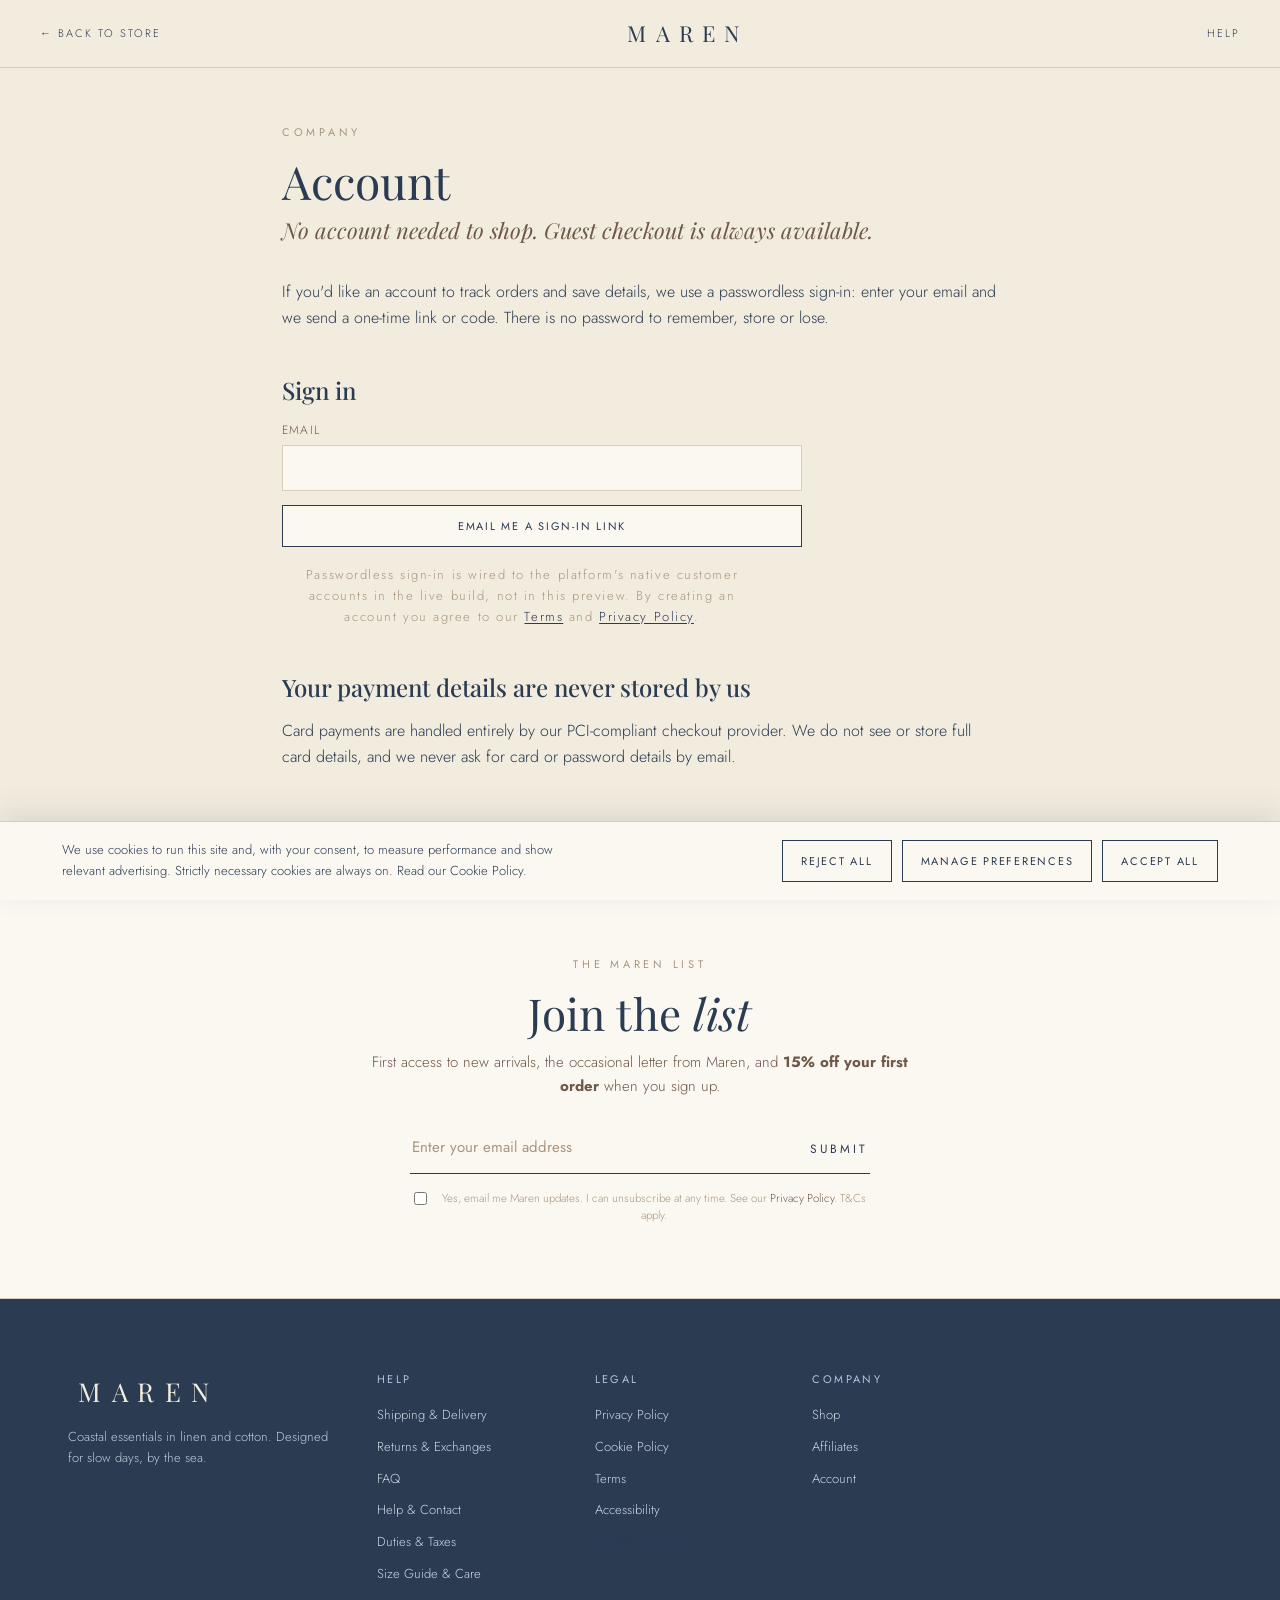
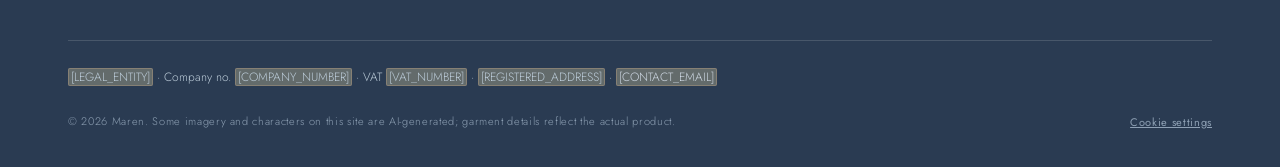
==== commit 34fac858: "Fix cookie modal hide; add a styled newsletter banner with 15% incentive - Fix: .cookie-modal{displa" ====
--- a/account/index.html
+++ b/account/index.html
@@ -8,8 +8,8 @@
 <link rel="preconnect" href="https://fonts.googleapis.com">
 <link rel="preconnect" href="https://fonts.gstatic.com" crossorigin>
 <link href="https://fonts.googleapis.com/css2?family=Playfair+Display:ital,wght@0,400;0,500;0,600;1,400;1,500&family=Jost:wght@300;400;500&display=swap" rel="stylesheet">
-<link rel="stylesheet" href="../assets/css/styles.css?v=20260616b">
-<link rel="stylesheet" href="../assets/css/pages.css?v=20260616b">
+<link rel="stylesheet" href="../assets/css/styles.css?v=20260616c">
+<link rel="stylesheet" href="../assets/css/pages.css?v=20260616c">
 </head>
 <body class="legal-body">
 <div id="site-header"></div>
@@ -31,8 +31,8 @@
   <p>Card payments are handled entirely by our PCI-compliant checkout provider. We do not see or store full card details, and we never ask for card or password details by email.</p>
 </article></main>
 <div id="site-footer"></div>
-<script src="../assets/js/site-config.js?v=20260616b"></script>
-<script src="../assets/js/maren-consent.js?v=20260616b"></script>
-<script src="../assets/js/maren-pages.js?v=20260616b"></script>
+<script src="../assets/js/site-config.js?v=20260616c"></script>
+<script src="../assets/js/maren-consent.js?v=20260616c"></script>
+<script src="../assets/js/maren-pages.js?v=20260616c"></script>
 </body>
 </html>
--- a/assets/css/pages.css
+++ b/assets/css/pages.css
@@ -77,6 +77,27 @@
 .nl-consent-row{display:flex;gap:8px;align-items:flex-start;margin-top:10px;font-size:12px;color:var(--muted);line-height:1.5;}
 .nl-consent-row input{margin-top:2px;}
 
+/* ---------- newsletter club banner ---------- */
+.nl-club{background:var(--cream-2);border-top:1px solid var(--line);border-bottom:1px solid var(--line);
+  padding:74px 0;text-align:center;}
+.nl-club-in{max-width:600px;margin:0 auto;padding:0 22px;}
+.nl-club .eyebrow{display:block;margin-bottom:16px;}
+.nl-club-h{font-family:var(--serif);font-weight:400;font-size:clamp(28px,4.6vw,44px);line-height:1.05;
+  margin:0 0 14px;letter-spacing:.01em;}
+.nl-club-h em{font-style:italic;}
+.nl-club-sub{font-size:15px;color:var(--clay);margin:0 0 32px;line-height:1.6;}
+.nl-club-form{display:flex;align-items:flex-end;gap:16px;max-width:460px;margin:0 auto;
+  border-bottom:1px solid var(--ink);padding-bottom:9px;}
+.nl-club-form .nl-email{flex:1;min-width:0;border:none;background:transparent;font-family:var(--sans);
+  font-size:15px;color:var(--ink);padding:6px 2px;}
+.nl-club-form .nl-email::placeholder{color:var(--muted);}
+.nl-club-form .nl-email:focus{outline:none;}
+.nl-club-form .nl-join{background:none;border:none;font-family:var(--sans);font-size:12px;letter-spacing:.24em;
+  text-transform:uppercase;color:var(--ink);cursor:pointer;padding:6px 2px;white-space:nowrap;transition:color .25s;}
+.nl-club-form .nl-join:hover{color:var(--clay);}
+.nl-club-consent{justify-content:center;max-width:460px;margin:16px auto 0;color:var(--muted);font-size:11.5px;}
+.nl-club-consent a{color:var(--clay);}
+
 /* ---------- cookie banner ---------- */
 .cookie-banner{position:fixed;left:0;right:0;bottom:0;z-index:400;background:var(--cream-2);
   border-top:1px solid var(--line);box-shadow:0 -8px 30px rgba(42,59,82,.12);}
@@ -93,6 +114,7 @@
 
 /* ---------- cookie preference modal ---------- */
 .cookie-modal{position:fixed;inset:0;z-index:420;display:flex;align-items:center;justify-content:center;padding:20px;}
+.cookie-modal[hidden]{display:none;}
 .cm-overlay{position:absolute;inset:0;background:rgba(42,59,82,.45);}
 .cm-card{position:relative;background:var(--cream);max-width:560px;width:100%;max-height:88vh;overflow:auto;
   padding:34px 32px;border:1px solid var(--line);box-shadow:0 24px 70px rgba(42,59,82,.3);}
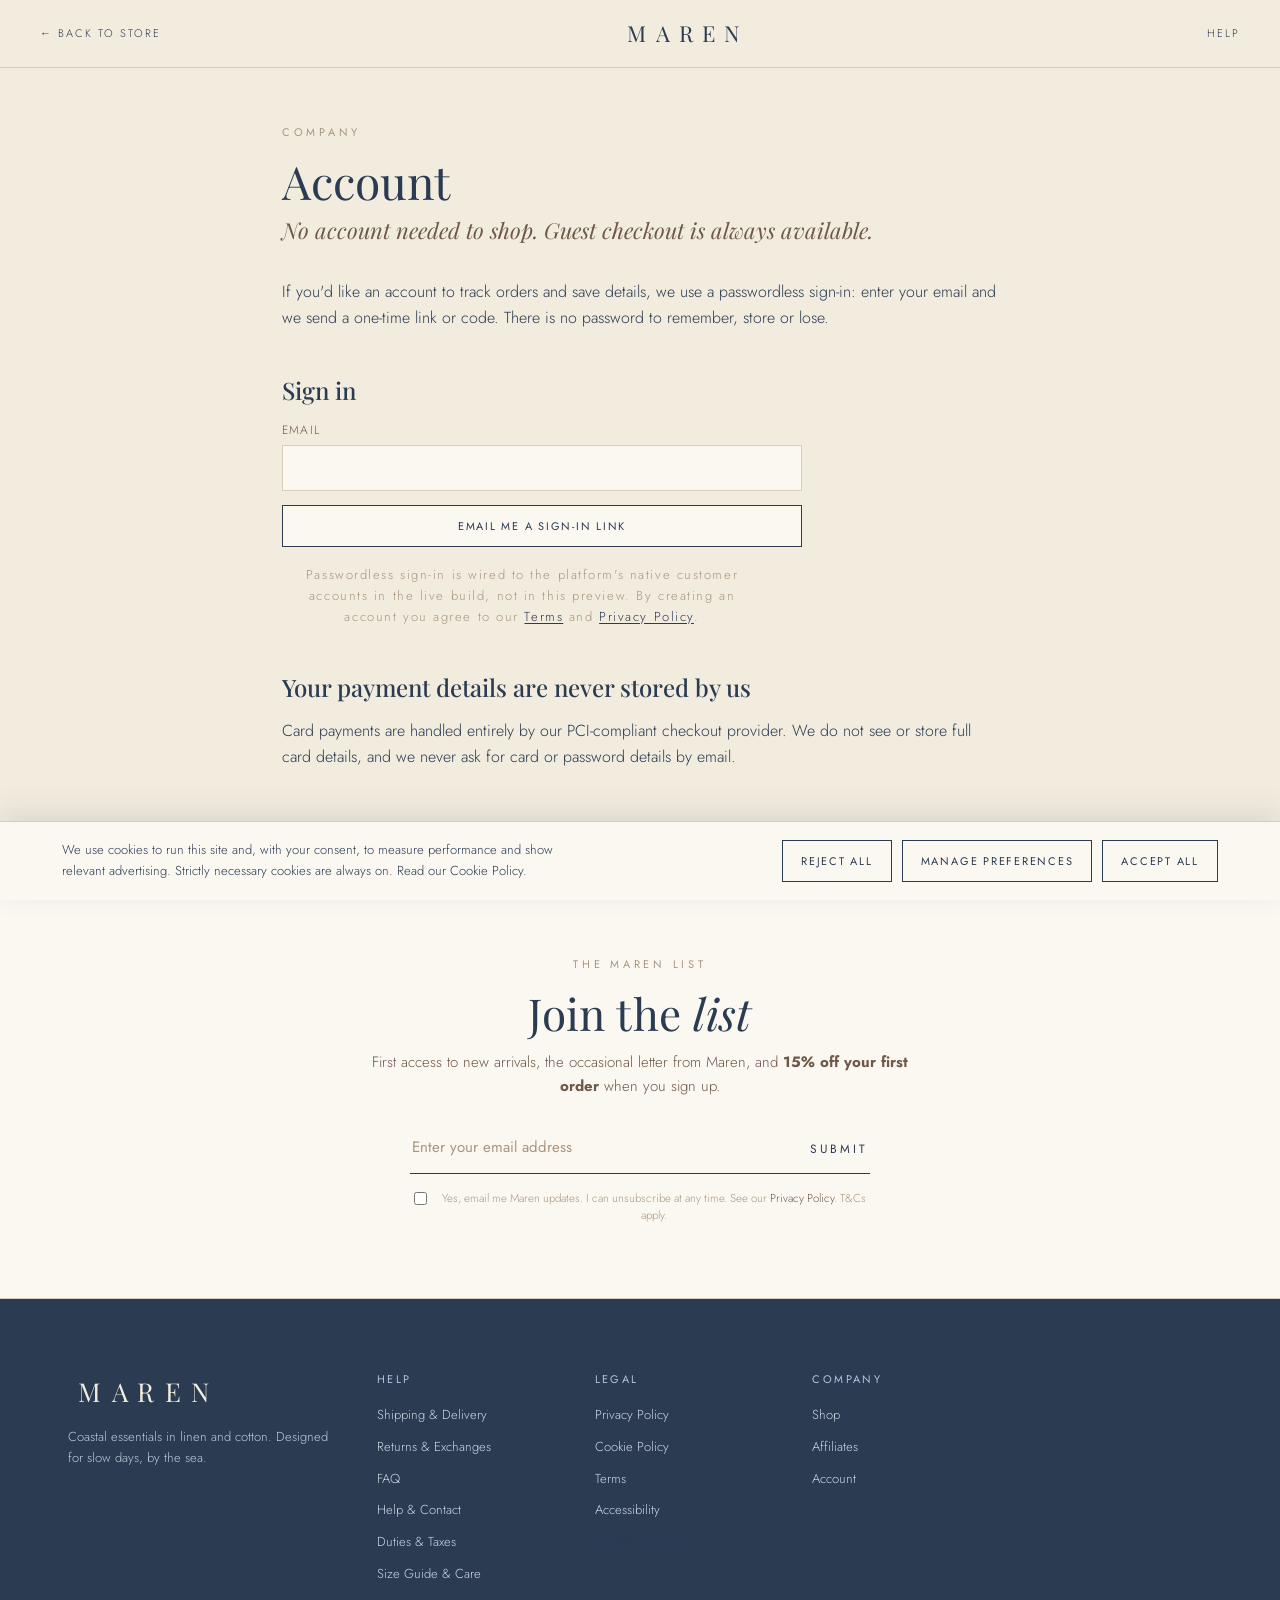
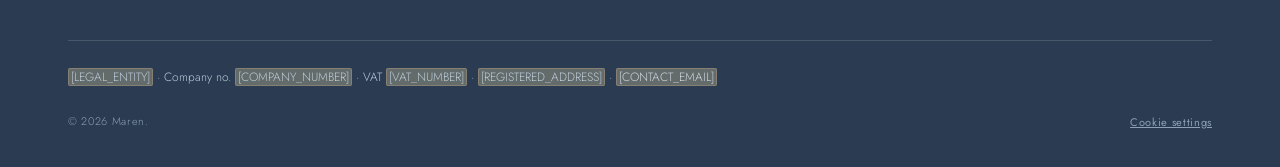
==== commit cb6c5318: "Remove AI references from the site - Drop 'AI-generated' badges (muse cards, World tiles, lookbook l" ====
--- a/account/index.html
+++ b/account/index.html
@@ -8,8 +8,8 @@
 <link rel="preconnect" href="https://fonts.googleapis.com">
 <link rel="preconnect" href="https://fonts.gstatic.com" crossorigin>
 <link href="https://fonts.googleapis.com/css2?family=Playfair+Display:ital,wght@0,400;0,500;0,600;1,400;1,500&family=Jost:wght@300;400;500&display=swap" rel="stylesheet">
-<link rel="stylesheet" href="../assets/css/styles.css?v=20260616c">
-<link rel="stylesheet" href="../assets/css/pages.css?v=20260616c">
+<link rel="stylesheet" href="../assets/css/styles.css?v=20260616d">
+<link rel="stylesheet" href="../assets/css/pages.css?v=20260616d">
 </head>
 <body class="legal-body">
 <div id="site-header"></div>
@@ -31,8 +31,8 @@
   <p>Card payments are handled entirely by our PCI-compliant checkout provider. We do not see or store full card details, and we never ask for card or password details by email.</p>
 </article></main>
 <div id="site-footer"></div>
-<script src="../assets/js/site-config.js?v=20260616c"></script>
-<script src="../assets/js/maren-consent.js?v=20260616c"></script>
-<script src="../assets/js/maren-pages.js?v=20260616c"></script>
+<script src="../assets/js/site-config.js?v=20260616d"></script>
+<script src="../assets/js/maren-consent.js?v=20260616d"></script>
+<script src="../assets/js/maren-pages.js?v=20260616d"></script>
 </body>
 </html>
